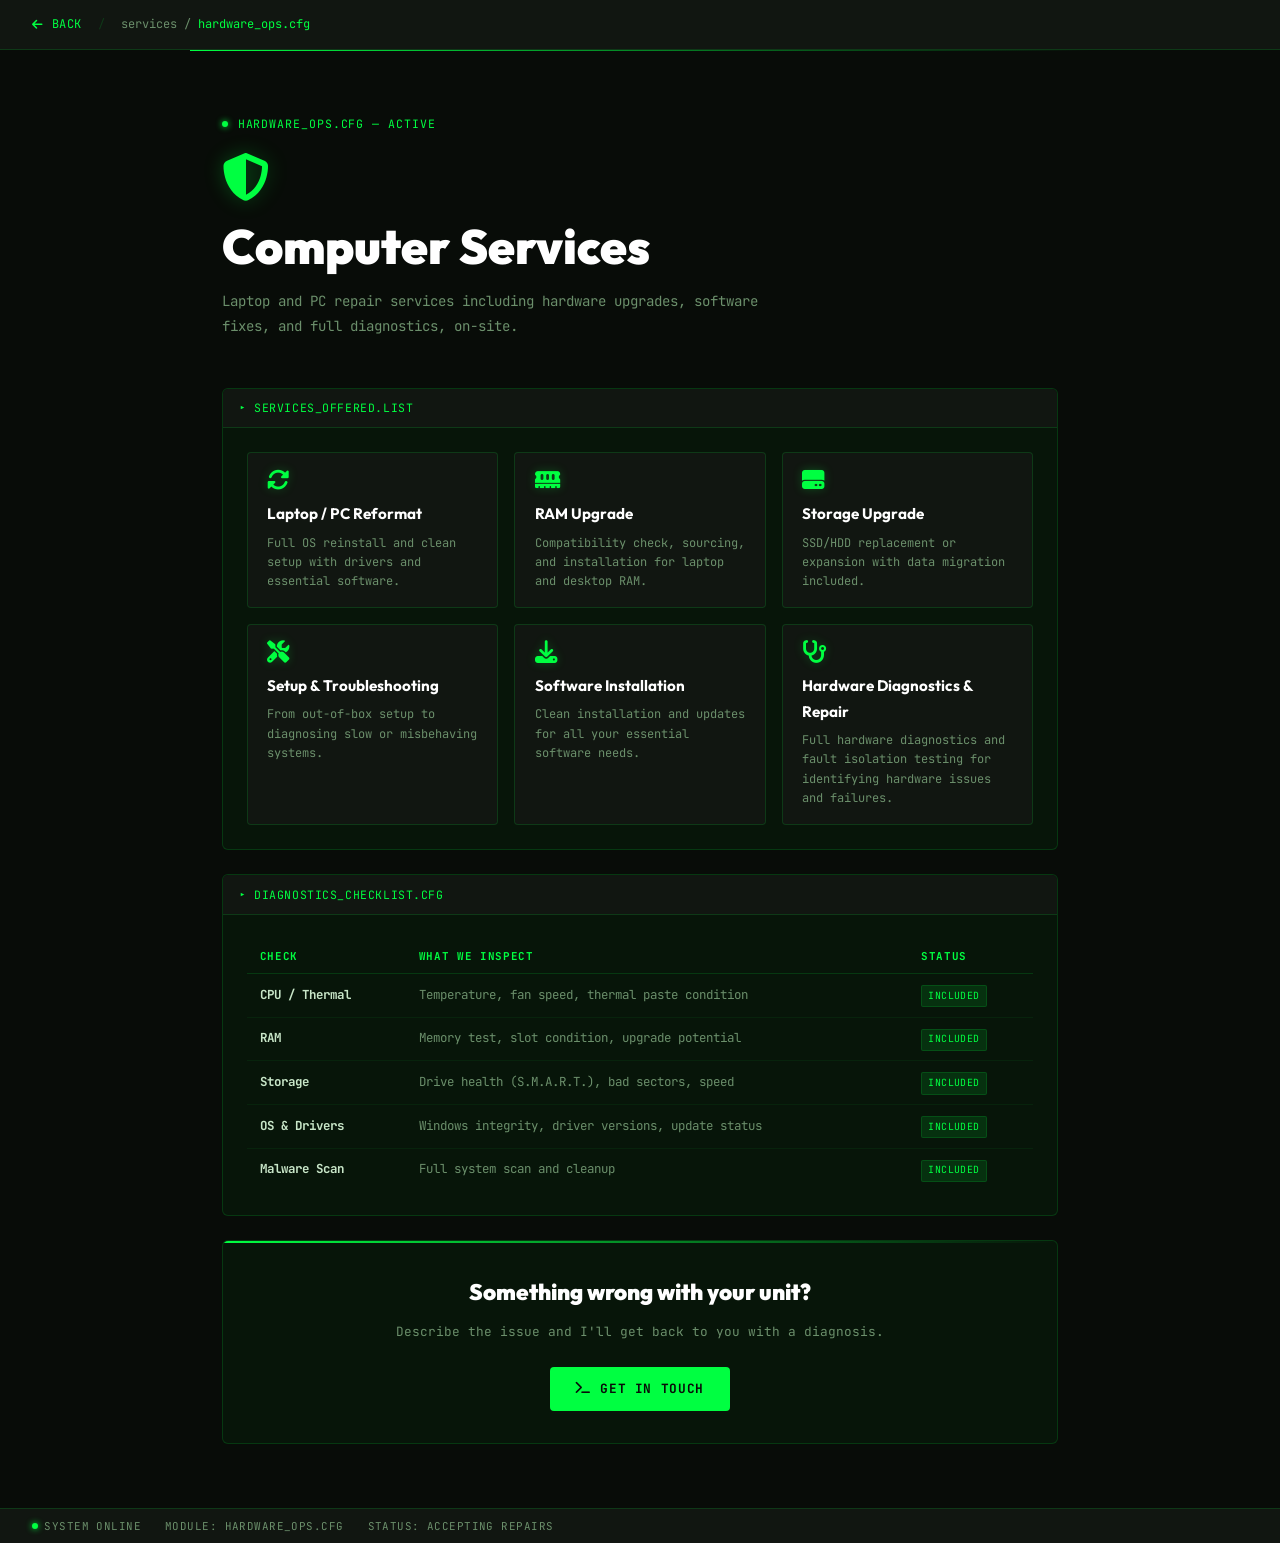
==== services/computer.html @ 2a946f31 "v1.420260623165824 : added services pages" ====
<!DOCTYPE html>
<html lang="en">

<head>
  <meta charset="UTF-8" />
  <meta name="viewport" content="width=device-width, initial-scale=1.0" />
  <title>Computer Services</title>
  <link rel="preconnect" href="https://fonts.googleapis.com" />
  <link
    href="https://fonts.googleapis.com/css2?family=JetBrains+Mono:wght@400;700&family=Outfit:wght@400;700;900&display=swap"
    rel="stylesheet" />
  <link rel="stylesheet" href="https://cdnjs.cloudflare.com/ajax/libs/font-awesome/6.5.0/css/all.min.css" />
  <link rel="stylesheet" href="../css/sub-page.css" />
</head>

<body>

  <nav class="sub-nav">
    <a class="sub-nav__back" href="../index.html#services"><i class="fas fa-arrow-left"></i> BACK</a>
    <span class="sub-nav__sep">/</span>
    <span class="sub-nav__path">services / <span>hardware_ops.cfg</span></span>
  </nav>

  <section class="sub-hero">
    <div class="sub-hero__label">HARDWARE_OPS.CFG — ACTIVE</div>
    <i class="fas fa-shield-alt sub-hero__icon"></i>
    <h1 class="sub-hero__title">Computer Services</h1>
    <p class="sub-hero__desc">Laptop and PC repair services including hardware upgrades, software fixes, and full
      diagnostics, on-site.</p>
  </section>

  <div class="sub-content">

    <div class="section-card">
      <div class="section-card__header">▸ services_offered.list</div>
      <div class="section-card__body">
        <div class="services-detail">
          <div class="service-item">
            <i class="fas fa-sync-alt service-item-icon"></i>
            <h3>Laptop / PC Reformat</h3>
            <p>Full OS reinstall and clean setup with drivers and essential software.</p>
          </div>
          <div class="service-item">
            <i class="fas fa-memory service-item-icon"></i>
            <h3>RAM Upgrade</h3>
            <p>Compatibility check, sourcing, and installation for laptop and desktop RAM.</p>
          </div>
          <div class="service-item">
            <i class="fas fa-hdd service-item-icon"></i>
            <h3>Storage Upgrade</h3>
            <p>SSD/HDD replacement or expansion with data migration included.</p>
          </div>
          <div class="service-item">
            <i class="fas fa-tools service-item-icon"></i>
            <h3>Setup & Troubleshooting</h3>
            <p>From out-of-box setup to diagnosing slow or misbehaving systems.</p>
          </div>
          <div class="service-item">
            <i class="fas fa-download service-item-icon"></i>
            <h3>Software Installation</h3>
            <p>Clean installation and updates for all your essential software needs.</p>
          </div>
          <div class="service-item">
            <i class="fas fa-stethoscope service-item-icon"></i>
            <h3>Hardware Diagnostics & Repair</h3>
            <p>Full hardware diagnostics and fault isolation testing for identifying hardware issues and failures.</p>
          </div>
        </div>
      </div>
    </div>

    <div class="section-card">
      <div class="section-card__header">▸ diagnostics_checklist.cfg</div>
      <div class="section-card__body">
        <table class="diag-table">
          <thead>
            <tr>
              <th>Check</th>
              <th>What we inspect</th>
              <th>Status</th>
            </tr>
          </thead>
          <tbody>
            <tr>
              <td>CPU / Thermal</td>
              <td>Temperature, fan speed, thermal paste condition</td>
              <td><span class="badge-ok">INCLUDED</span></td>
            </tr>
            <tr>
              <td>RAM</td>
              <td>Memory test, slot condition, upgrade potential</td>
              <td><span class="badge-ok">INCLUDED</span></td>
            </tr>
            <tr>
              <td>Storage</td>
              <td>Drive health (S.M.A.R.T.), bad sectors, speed</td>
              <td><span class="badge-ok">INCLUDED</span></td>
            </tr>
            <tr>
              <td>OS & Drivers</td>
              <td>Windows integrity, driver versions, update status</td>
              <td><span class="badge-ok">INCLUDED</span></td>
            </tr>
            <tr>
              <td>Malware Scan</td>
              <td>Full system scan and cleanup</td>
              <td><span class="badge-ok">INCLUDED</span></td>
            </tr>
          </tbody>
        </table>
      </div>
    </div>

    <div class="cta-card">
      <h2 class="cta-card__title">Something wrong with your unit?</h2>
      <p class="cta-card__desc">Describe the issue and I'll get back to you with a diagnosis.</p>
      <a class="cta-btn" href="../index.html#contact"><i class="fas fa-terminal"></i> Get in Touch</a>
    </div>

  </div>

  <div class="status-bar">
    <div class="status-bar__item"><span class="status-bar__dot"></span> SYSTEM ONLINE</div>
    <div class="status-bar__item">MODULE: HARDWARE_OPS.CFG</div>
    <div class="status-bar__item">STATUS: ACCEPTING REPAIRS</div>
  </div>

</body>

</html>
---- css/sub-page.css ----
/* ==========================================================================
   SUB-PAGE.CSS
   ITCSS Orchestrator for service detail pages (computer, development, license).
   ========================================================================== */

/* ── 1. Settings ── */
@import url('settings/_variables.css');

/* ── 2. Generic ── */
@import url('generic/_reset.css');

/* ── 3. Base ── */
@import url('base/_elements.css');

/* ── 4. Objects ── */
@import url('objects/_layout.css');

/* ── 5. Components ── */
/* Shared sub-page components */
@import url('components/_sub-nav.css');
@import url('components/_sub-hero.css');
@import url('components/_section-card.css');
@import url('components/_cta.css');
@import url('components/_status-bar.css');
@import url('components/_service-item.css');

/* Page-specific components */
@import url('components/_diag-table.css');    /* Computer page */
@import url('components/_license-card.css');  /* License page */
@import url('components/_process.css');       /* Development page */
@import url('components/_note-box.css');      /* License page */

/* ── 6. Animations ── */
@import url('animations/_keyframes.css');

/* ── 7. Utilities ── */
@import url('utilities/_helpers.css');

/* ── 8. Responsive ── */
@import url('responsive/_breakpoints.css');
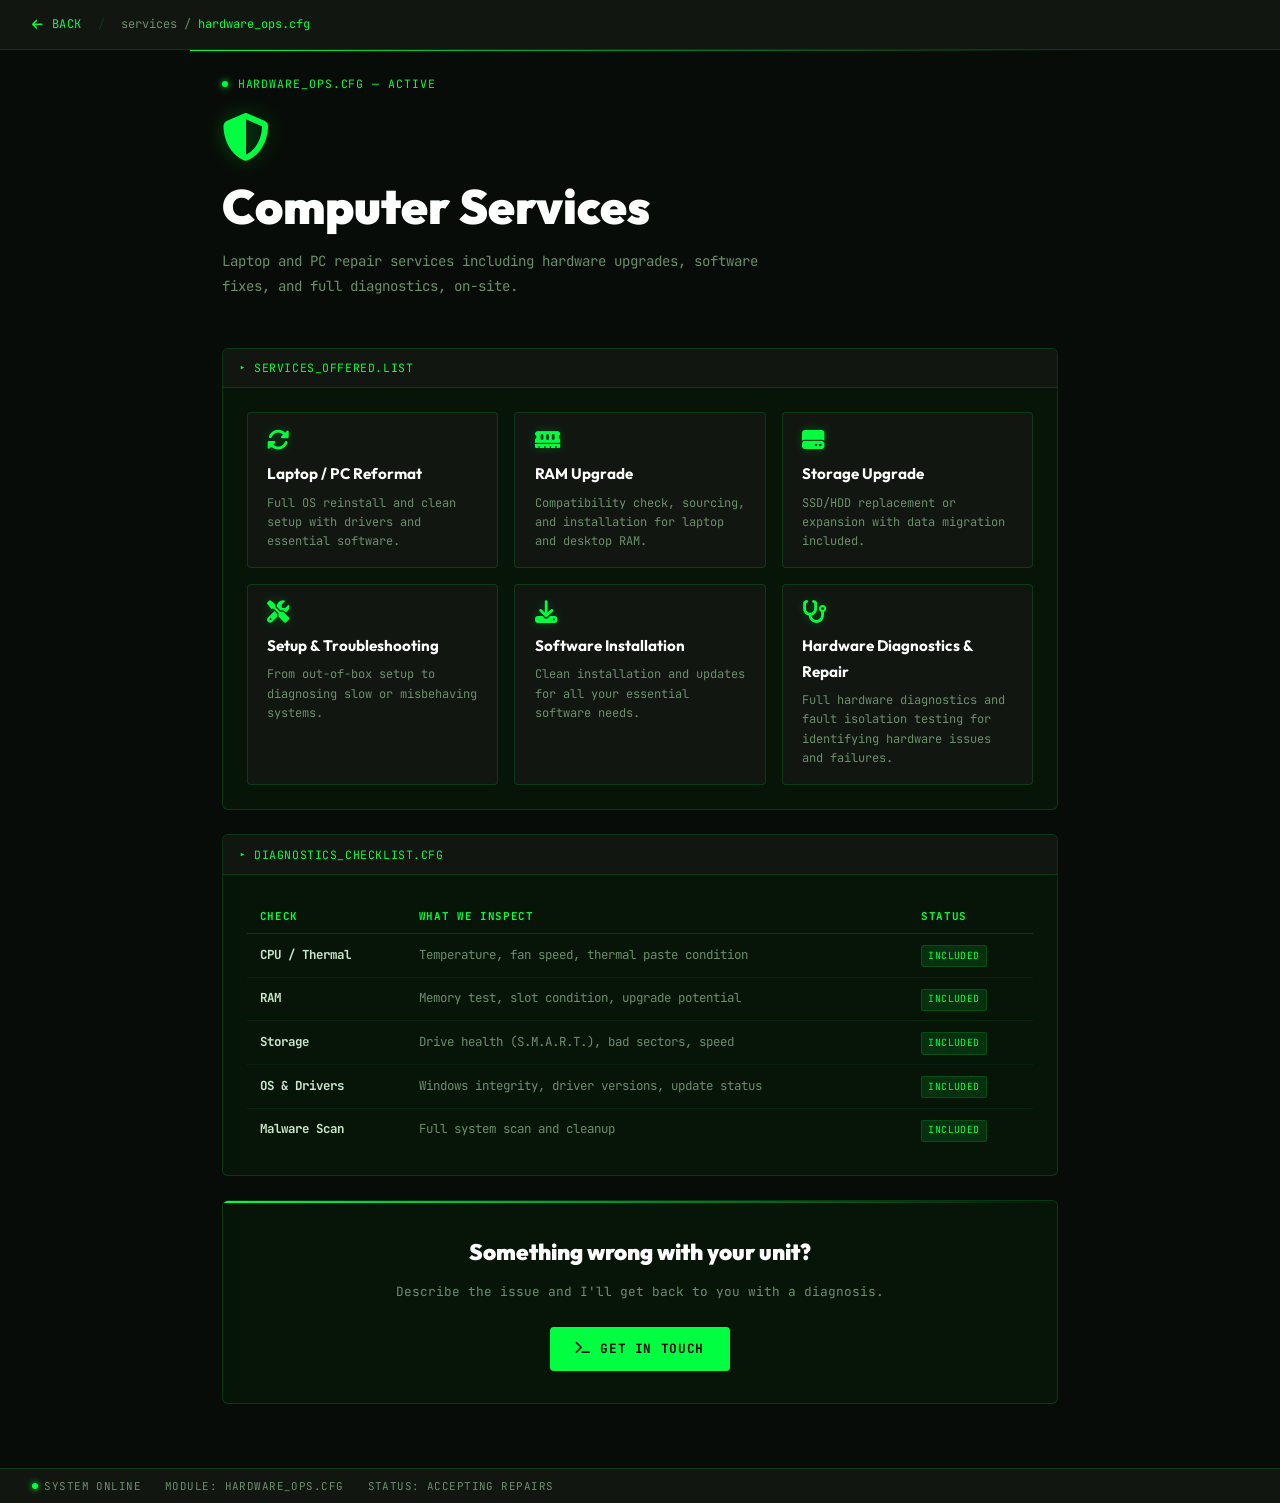
==== commit 9708edc9: "vjust reposition the display20260714152841 : 1.6" ====
--- a/services/computer.html
+++ b/services/computer.html
@@ -3,8 +3,11 @@
 
 <head>
   <meta charset="UTF-8" />
-  <meta name="viewport" content="width=device-width, initial-scale=1.0" />
+  <meta name="viewport" content="width=device-width, initial-scale=1.0, minimum-scale=1.0, maximum-scale=1.0, user-scalable=no" />
   <title>Computer Services</title>
+  <link rel="icon" type="image/png" href="res/circle_logo.png" />
+  <link rel="icon" type="image/png" media="(prefers-color-scheme: light)" href="res/circle_logo.png" />
+  <link rel="icon" type="image/png" media="(prefers-color-scheme: dark)" href="res/circle_logo.png" />
   <link rel="preconnect" href="https://fonts.googleapis.com" />
   <link
     href="https://fonts.googleapis.com/css2?family=JetBrains+Mono:wght@400;700&family=Outfit:wght@400;700;900&display=swap"
@@ -125,6 +128,7 @@
     <div class="status-bar__item">STATUS: ACCEPTING REPAIRS</div>
   </div>
 
+  <script src="../js/no-zoom.js"></script>
 </body>
 
 </html>
--- a/css/sub-page.css
+++ b/css/sub-page.css
@@ -30,11 +30,15 @@
 @import url('components/_process.css');       /* Development page */
 @import url('components/_note-box.css');      /* License page */
 
-/* ── 6. Animations ── */
+/* ── 6. Buttons ── */
+@import url('components/_btn.css');
+
+/* ── 7. Animations ── */
 @import url('animations/_keyframes.css');
 
 /* ── 7. Utilities ── */
 @import url('utilities/_helpers.css');
+@import url('utilities/_no-zoom.css');
 
 /* ── 8. Responsive ── */
 @import url('responsive/_breakpoints.css');
